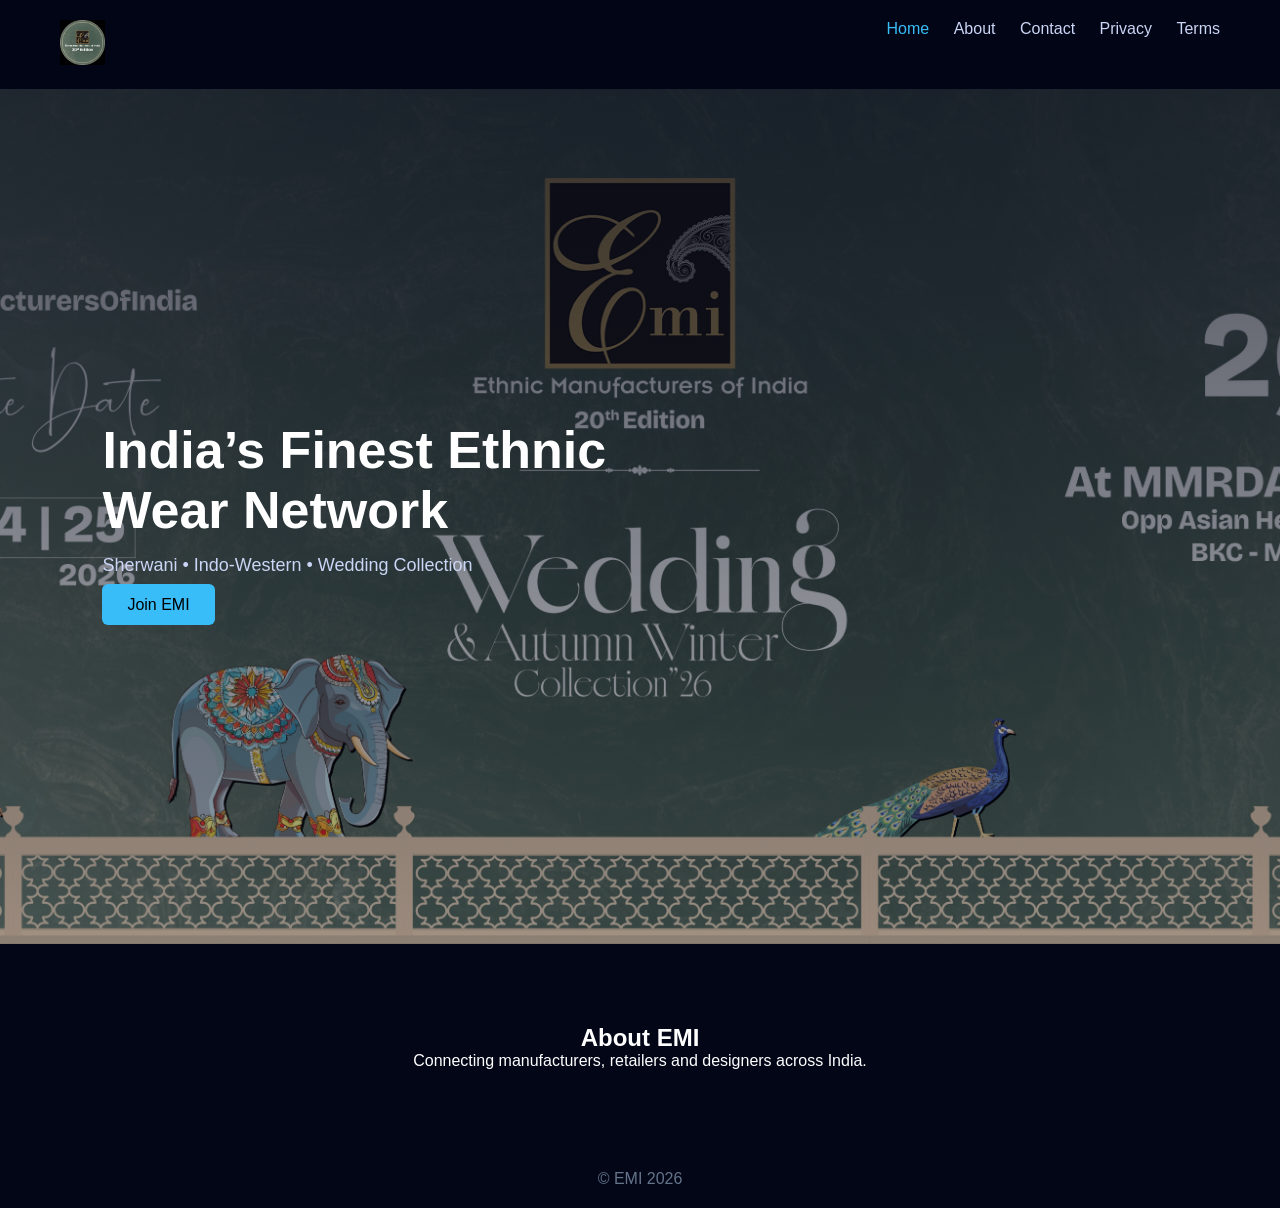
==== index.html @ f74689fd "Update index.html" ====
<!DOCTYPE html>
<html>
<head>
<meta charset="UTF-8">
<title>EMI</title>
<link rel="stylesheet" href="style.css">
</head>

<body>

<header>
  <a href="index.html"><img src="logo.jpg" class="logo-img"></a>
  <nav>
    <a href="index.html" class="active">Home</a>
    <a href="about.html">About</a>
    <a href="contact.html">Contact</a>
    <a href="privacy.html">Privacy</a>
    <a href="terms.html">Terms</a>
  </nav>
</header>

<section class="hero-home">
  <div class="hero-content">
    <h1>India’s Finest Ethnic Wear Network</h1>
    <p>Sherwani • Indo-Western • Wedding Collection</p>
    <a href="contact.html" class="btn">Join EMI</a>
  </div>
</section>

<section class="section">
  <h2>About EMI</h2>
  <p>Connecting manufacturers, retailers and designers across India.</p>
</section>

<footer>
© EMI 2026
</footer>

</body>
</html>
---- style.css ----
* {
  margin: 0;
  padding: 0;
  box-sizing: border-box;
  font-family: 'Poppins', sans-serif;
}

body {
  background: #020617;
  color: #fff;
}

/* NAVBAR */
header {
  display: flex;
  justify-content: space-between;
  padding: 20px 60px;
  background: rgba(2,6,23,0.9);
  position: sticky;
  top: 0;
}

.logo-img {
  height: 45px;
  cursor: pointer;
}

nav a {
  margin-left: 20px;
  text-decoration: none;
  color: #cbd5f5;
}

nav a:hover,
.active {
  color: #38bdf8;
}

/* HERO COMMON */
.hero {
  height: 60vh;
  background:
    linear-gradient(rgba(2,6,23,0.7), rgba(2,6,23,0.7)),
    url('/bg.jpg') center/cover no-repeat;
  display: flex;
  align-items: center;
  justify-content: center;
  text-align: center;
}

.hero-home {
  height: 95vh;
  background:
    linear-gradient(rgba(2,6,23,0.7), rgba(2,6,23,0.3)),
    url('/bg.jpg') center/cover no-repeat;
  display: flex;
  align-items: center;
  padding-left: 8%;
}

.hero-content {
  max-width: 600px;
}

.hero-content h1 {
  font-size: 52px;
  margin-bottom: 15px;
}

.hero-content p {
  font-size: 18px;
  color: #cbd5f5;
  margin-bottom: 20px;
}

/* BUTTON */
.btn {
  padding: 12px 25px;
  background: #38bdf8;
  color: #000;
  text-decoration: none;
  border-radius: 6px;
}

/* SECTION */
.section {
  padding: 80px 20px;
  text-align: center;
}

.section.dark {
  background: #0f172a;
}

.container {
  max-width: 900px;
  margin: auto;
}

/* CARDS */
.cards {
  display: flex;
  gap: 20px;
  margin-top: 30px;
  flex-wrap: wrap;
}

.card {
  flex: 1;
  background: #020617;
  padding: 25px;
  border-radius: 12px;
}

/* STATS */
.stats {
  padding: 60px 20px;
  background: #0f172a;
}

.stats-grid {
  display: flex;
  justify-content: space-around;
  text-align: center;
}

.stats h2 {
  color: #38bdf8;
}

/* CONTACT */
.contact-section {
  padding: 60px 20px;
}

.contact-container {
  display: flex;
  gap: 40px;
  max-width: 1100px;
  margin: auto;
  flex-wrap: wrap;
}

.contact-form {
  flex: 1;
  background: #0f172a;
  padding: 25px;
  border-radius: 12px;
}

.contact-form input,
.contact-form textarea {
  width: 100%;
  padding: 12px;
  margin-bottom: 15px;
  border-radius: 6px;
  border: none;
  background: #020617;
  color: #fff;
}

/* FOOTER */
footer {
  padding: 20px;
  text-align: center;
  color: #64748b;
}

/* MOBILE */
@media(max-width:768px) {
  header { padding: 15px; }
  .hero-content h1 { font-size: 32px; }
  .cards { flex-direction: column; }
  .stats-grid { flex-direction: column; gap: 20px; }
}
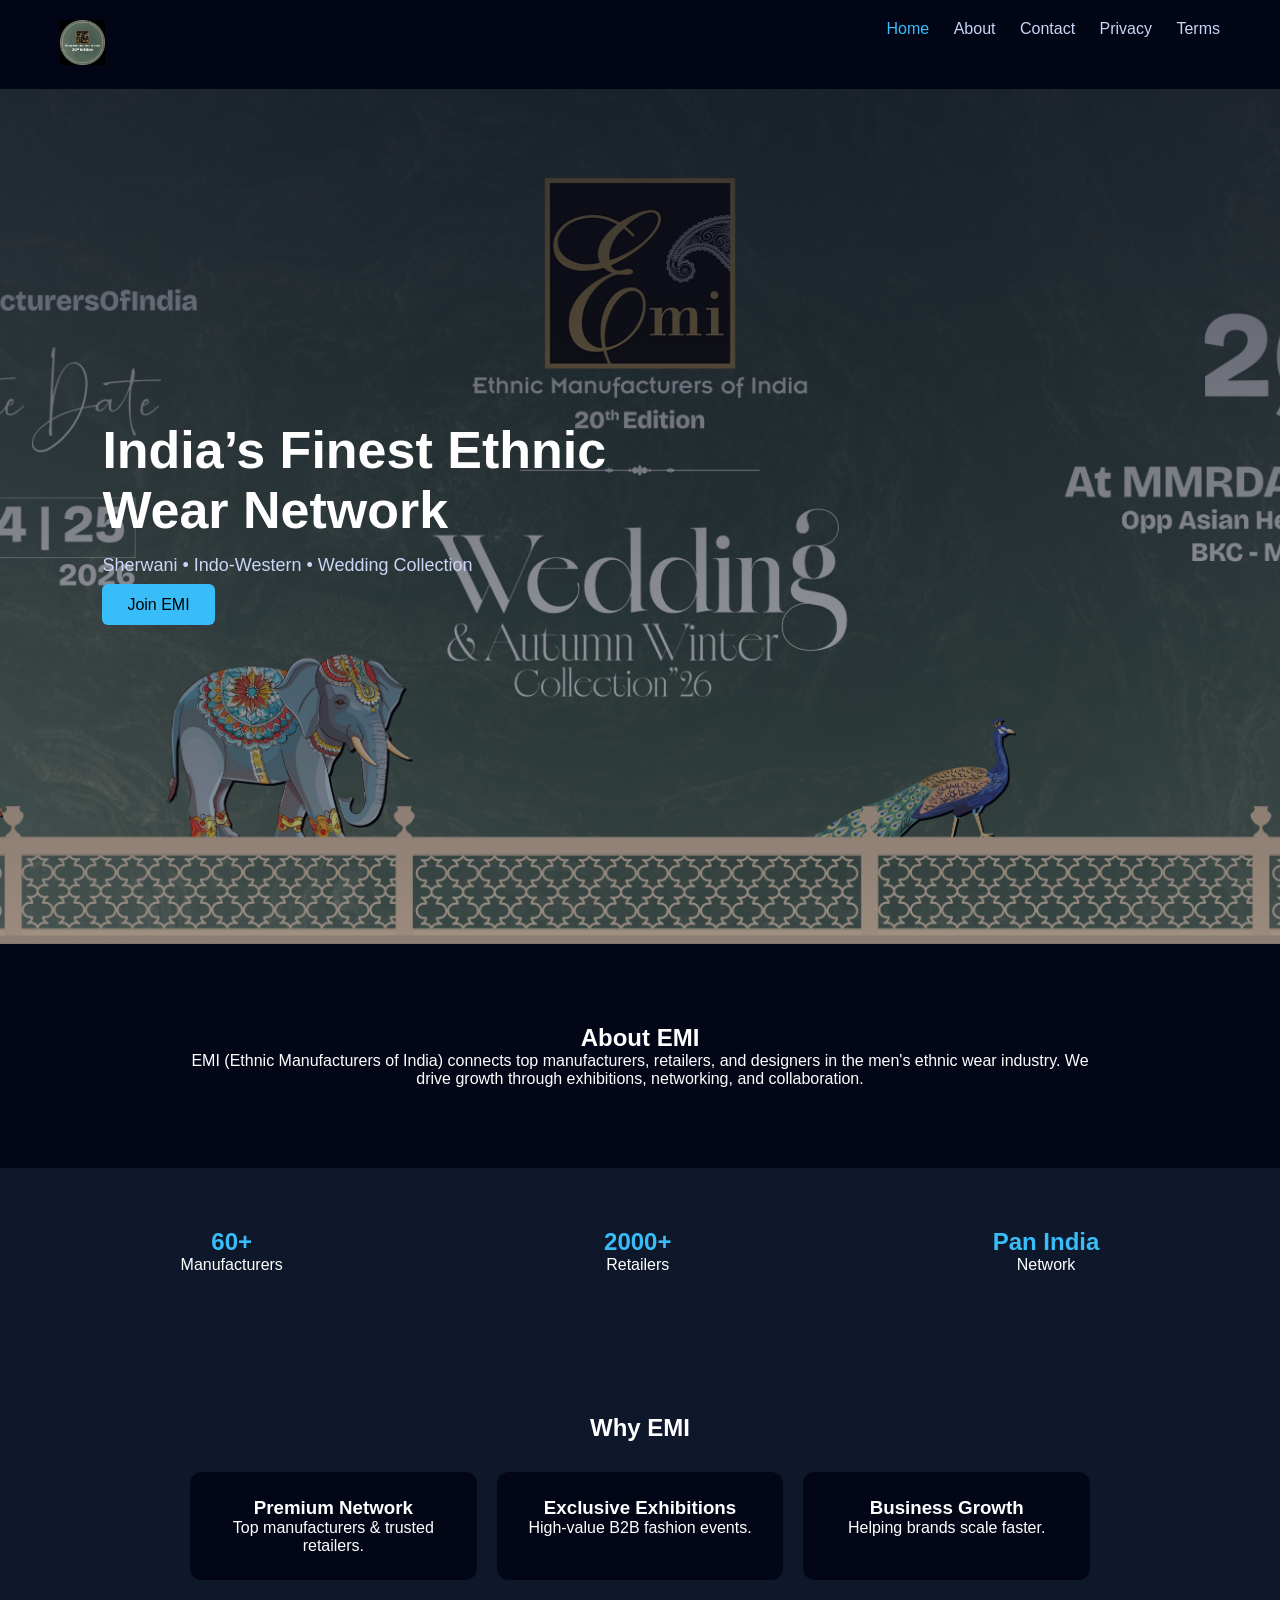
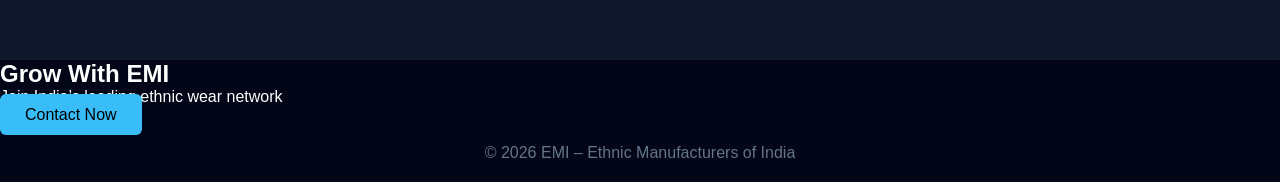
==== commit f7c96f86: "Update index.html" ====
--- a/index.html
+++ b/index.html
@@ -27,14 +27,73 @@
   </div>
 </section>
 
+<!-- ABOUT -->
 <section class="section">
-  <h2>About EMI</h2>
-  <p>Connecting manufacturers, retailers and designers across India.</p>
+  <div class="container">
+    <h2>About EMI</h2>
+    <p>
+      EMI (Ethnic Manufacturers of India) connects top manufacturers, retailers, and designers
+      in the men's ethnic wear industry. We drive growth through exhibitions, networking,
+      and collaboration.
+    </p>
+  </div>
+</section>
+<!-- STATS -->
+<section class="stats">
+  <div class="stats-grid">
+    <div>
+      <h2>60+</h2>
+      <p>Manufacturers</p>
+    </div>
+    <div>
+      <h2>2000+</h2>
+      <p>Retailers</p>
+    </div>
+    <div>
+      <h2>Pan India</h2>
+      <p>Network</p>
+    </div>
+  </div>
 </section>
 
+<!-- WHY EMI -->
+<section class="section dark">
+  <div class="container">
+    <h2>Why EMI</h2>
+
+    <div class="cards">
+
+      <div class="card">
+        <h3>Premium Network</h3>
+        <p>Top manufacturers & trusted retailers.</p>
+      </div>
+
+      <div class="card">
+        <h3>Exclusive Exhibitions</h3>
+        <p>High-value B2B fashion events.</p>
+      </div>
+
+      <div class="card">
+        <h3>Business Growth</h3>
+        <p>Helping brands scale faster.</p>
+      </div>
+
+    </div>
+  </div>
+</section>
+
+<!-- CTA -->
+<section class="cta">
+  <h2>Grow With EMI</h2>
+  <p>Join India’s leading ethnic wear network</p>
+  <a href="contact.html" class="btn">Contact Now</a>
+</section>
+
+<!-- FOOTER -->
 <footer>
-© EMI 2026
+  <p>© 2026 EMI – Ethnic Manufacturers of India</p>
 </footer>
 
 </body>
 </html>
+
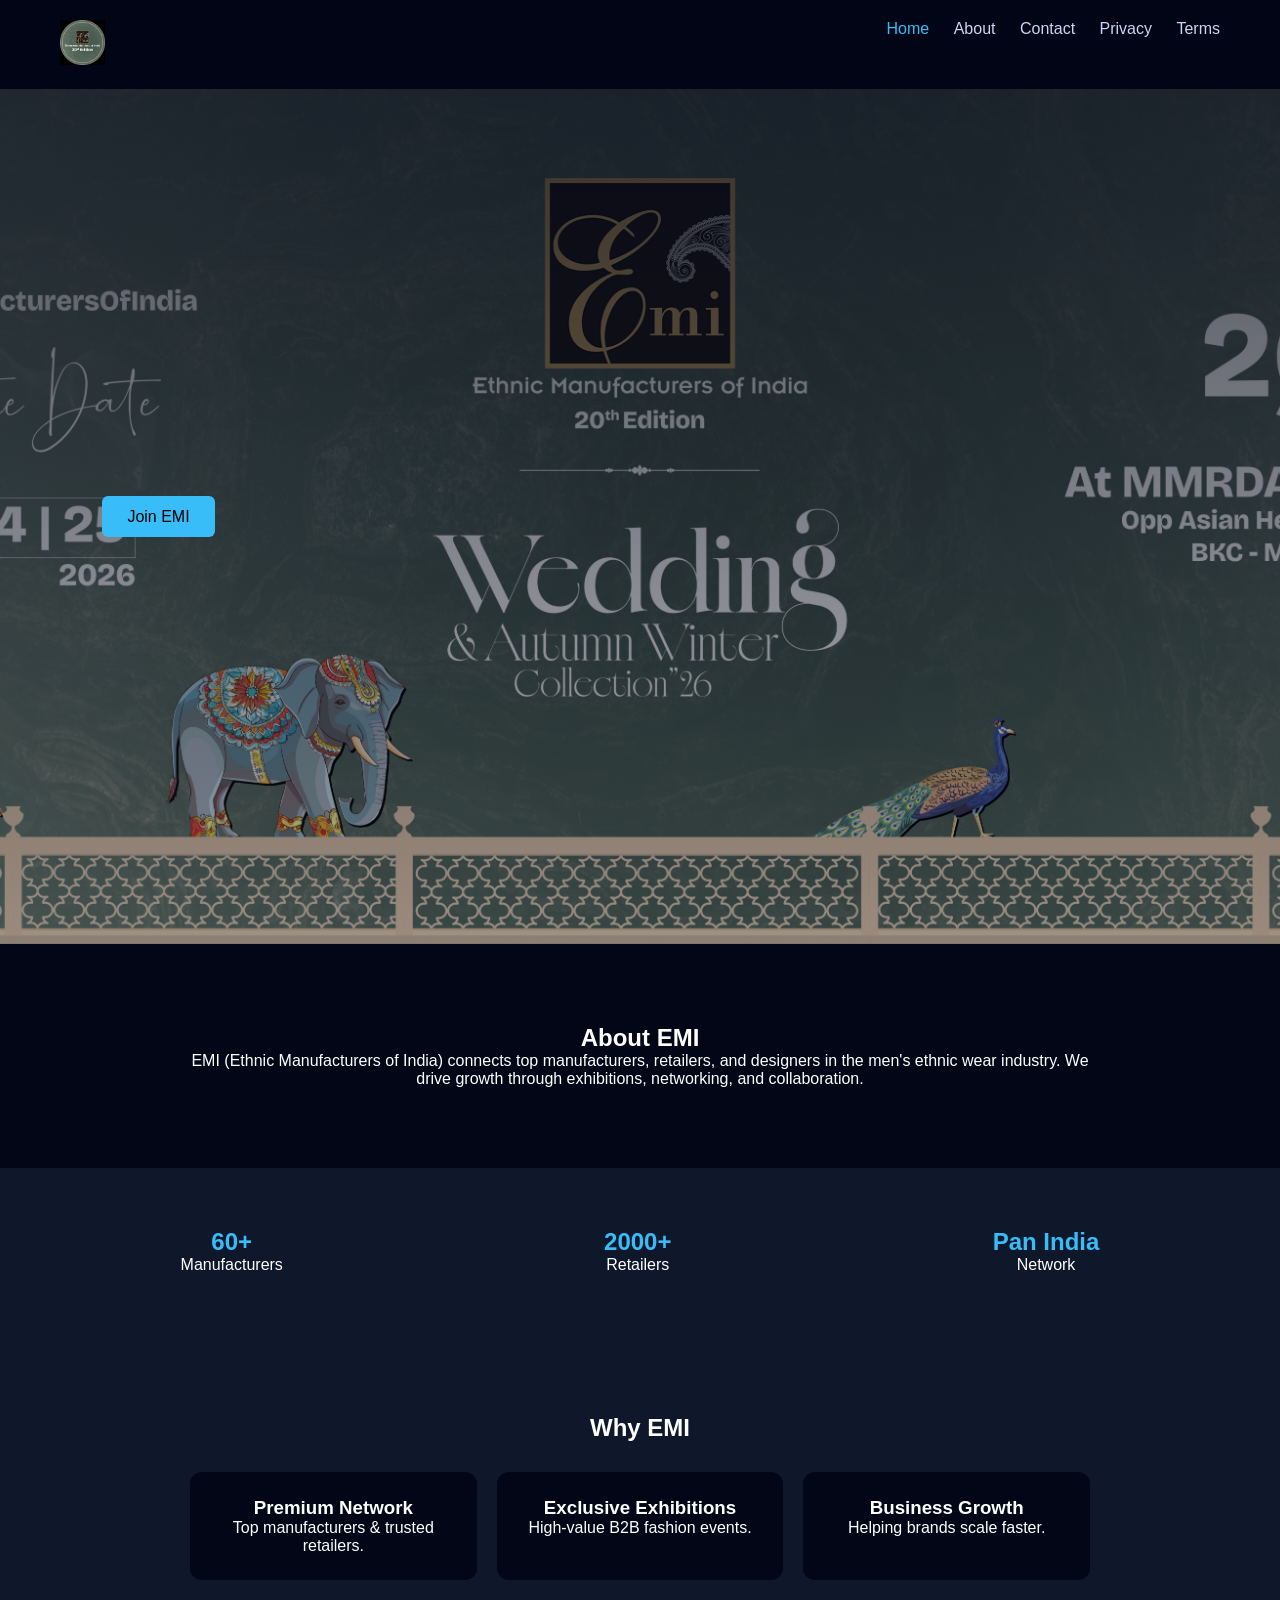
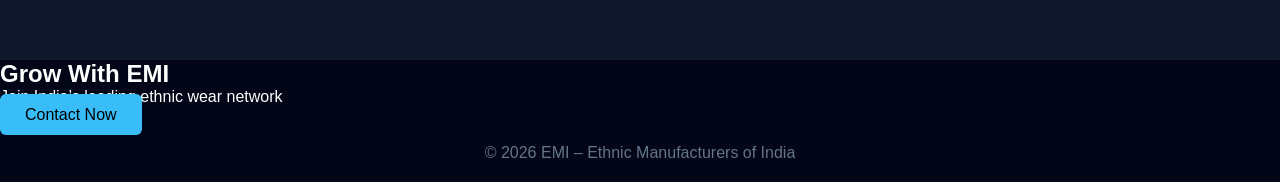
==== commit 81538c4e: "Update index.html" ====
--- a/index.html
+++ b/index.html
@@ -21,8 +21,6 @@
 
 <section class="hero-home">
   <div class="hero-content">
-    <h1>India’s Finest Ethnic Wear Network</h1>
-    <p>Sherwani • Indo-Western • Wedding Collection</p>
     <a href="contact.html" class="btn">Join EMI</a>
   </div>
 </section>
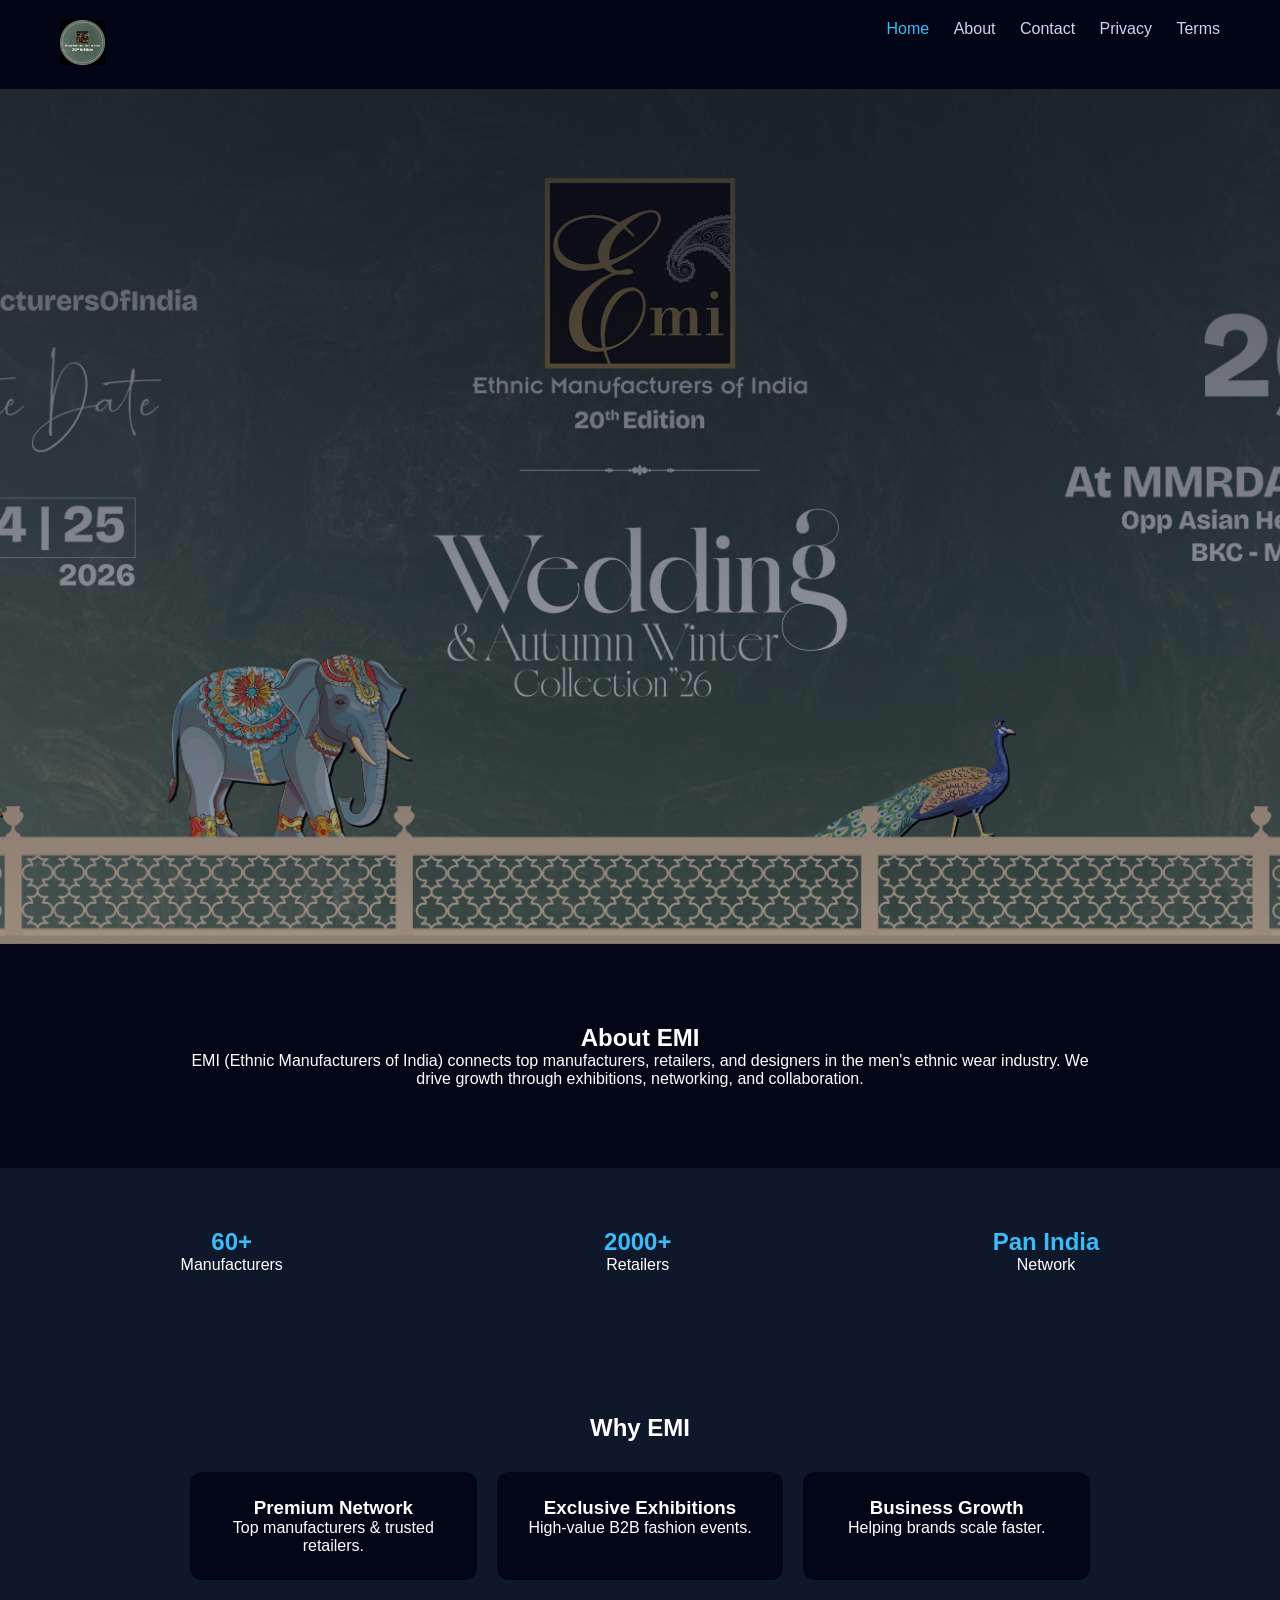
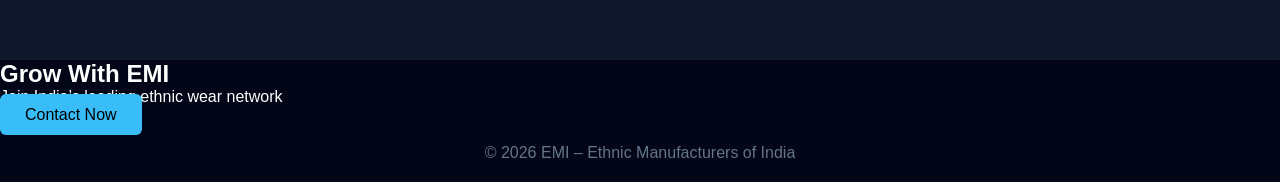
==== commit 73e4696a: "Update index.html" ====
--- a/index.html
+++ b/index.html
@@ -21,7 +21,6 @@
 
 <section class="hero-home">
   <div class="hero-content">
-    <a href="contact.html" class="btn">Join EMI</a>
   </div>
 </section>
 
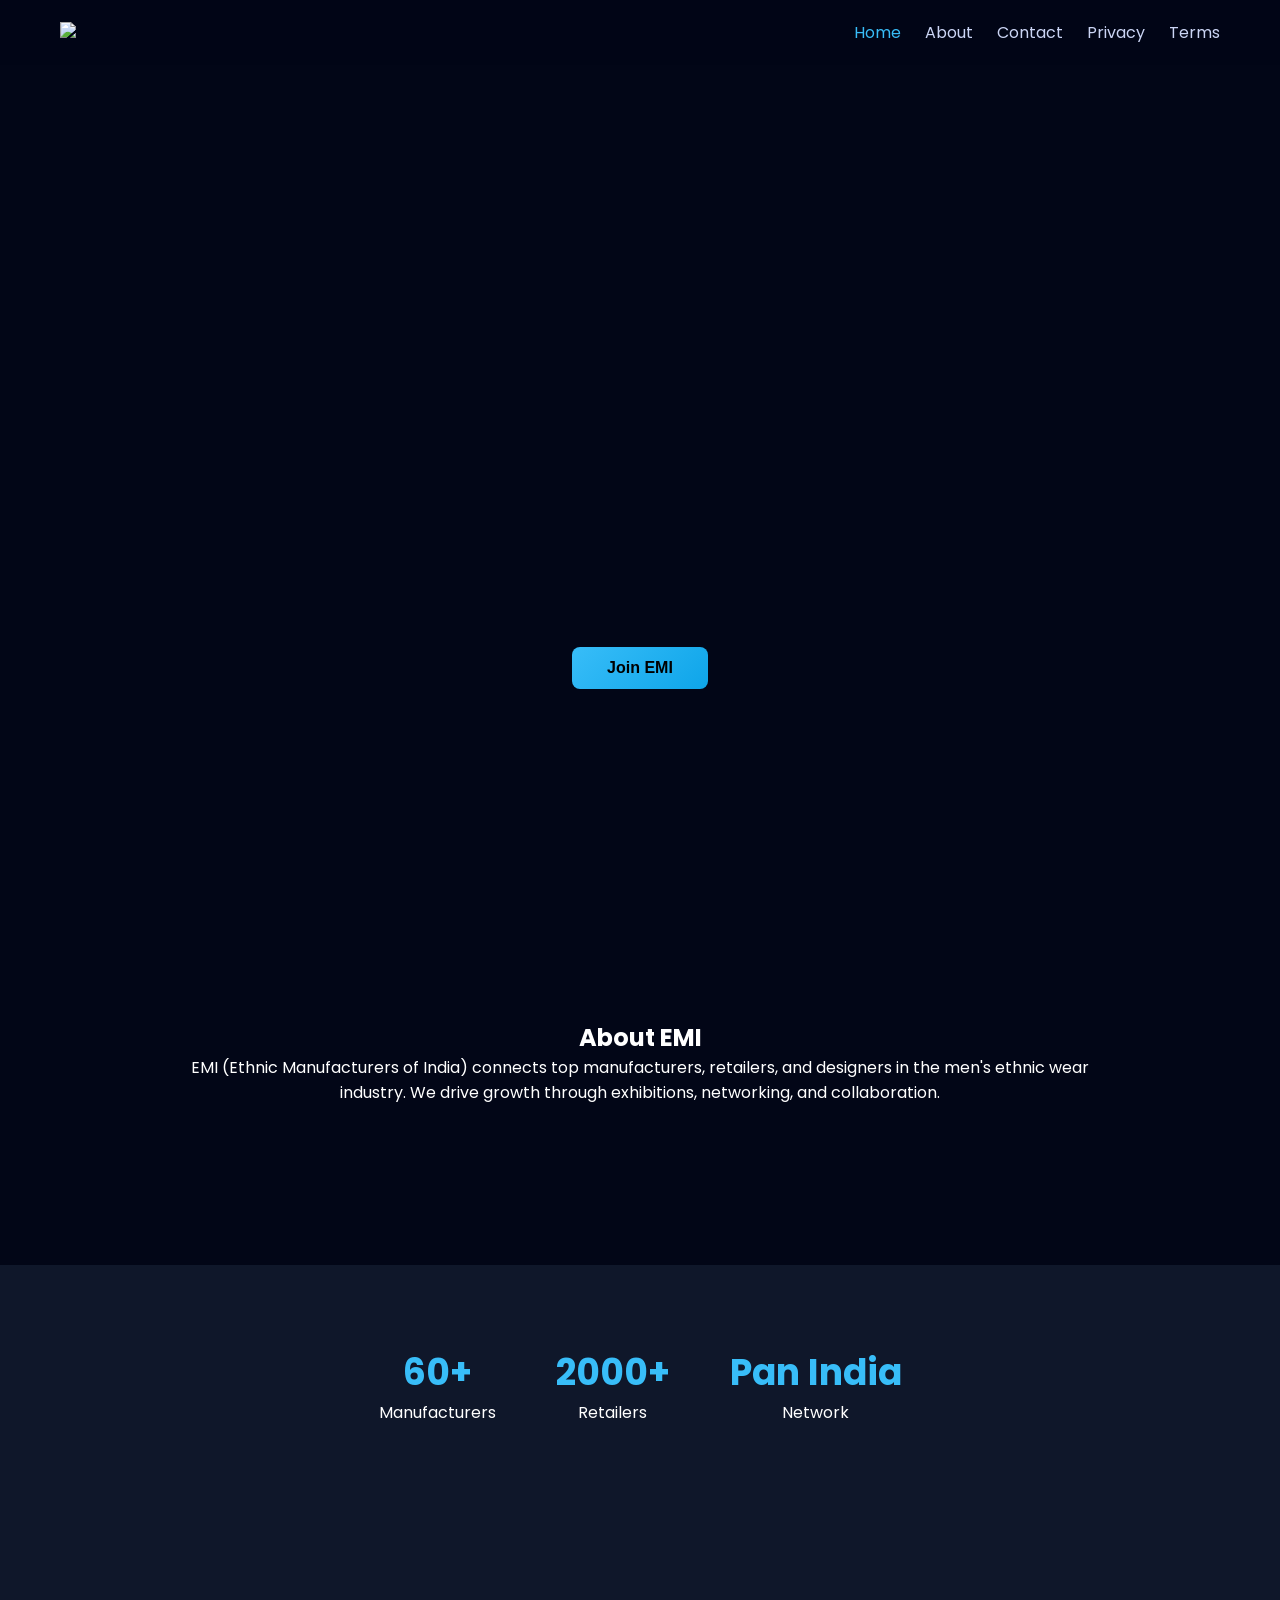
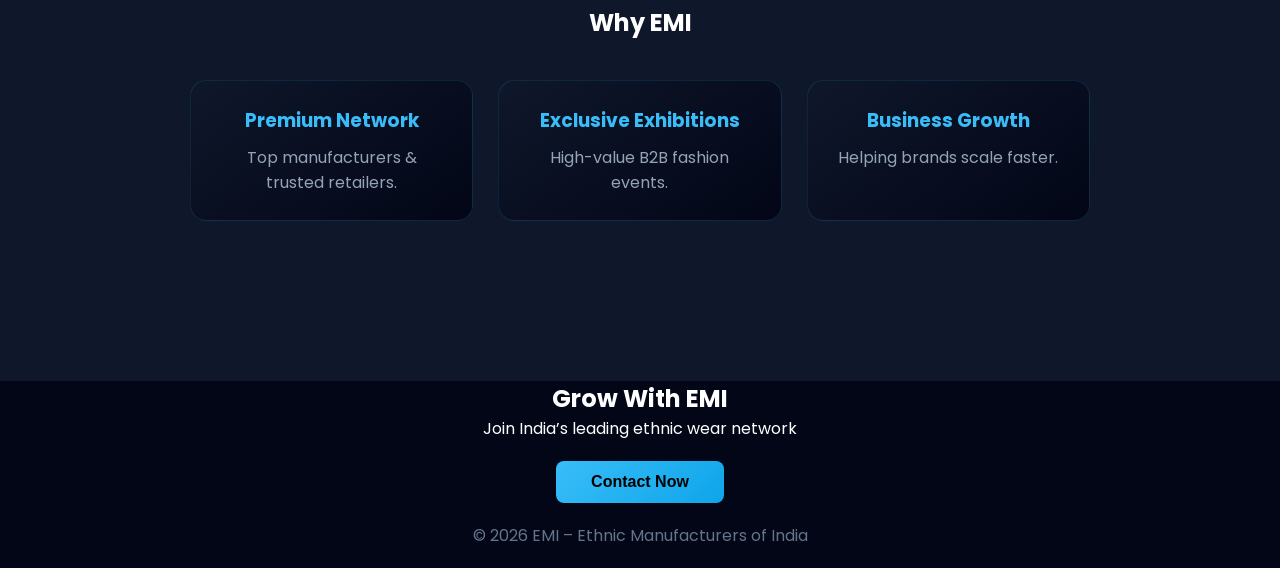
==== commit 83d26787: "Update index.html" ====
--- a/index.html
+++ b/index.html
@@ -1,15 +1,20 @@
 <!DOCTYPE html>
-<html>
+<html lang="en">
 <head>
 <meta charset="UTF-8">
-<title>EMI</title>
+<meta name="viewport" content="width=device-width, initial-scale=1.0">
+<title>EMI – Ethnic Manufacturers of India</title>
+
+<link href="https://fonts.googleapis.com/css2?family=Poppins:wght@300;400;600;700&display=swap" rel="stylesheet">
 <link rel="stylesheet" href="style.css">
 </head>
 
 <body>
 
+<!-- NAVBAR -->
 <header>
-  <a href="index.html"><img src="logo.jpg" class="logo-img"></a>
+     <a href="index.html"><img src="logo.png" class="logo-img"></a>
+
   <nav>
     <a href="index.html" class="active">Home</a>
     <a href="about.html">About</a>
@@ -19,8 +24,10 @@
   </nav>
 </header>
 
+<!-- HERO -->
 <section class="hero-home">
   <div class="hero-content">
+    <a href="contact.html" class="btn">Join EMI</a>
   </div>
 </section>
 
@@ -29,12 +36,11 @@
   <div class="container">
     <h2>About EMI</h2>
     <p>
-      EMI (Ethnic Manufacturers of India) connects top manufacturers, retailers, and designers
-      in the men's ethnic wear industry. We drive growth through exhibitions, networking,
-      and collaboration.
+    EMI (Ethnic Manufacturers of India) connects top manufacturers, retailers, and designers in the men's ethnic wear industry. We drive growth through exhibitions, networking, and collaboration.
     </p>
   </div>
 </section>
+
 <!-- STATS -->
 <section class="stats">
   <div class="stats-grid">
@@ -59,7 +65,6 @@
     <h2>Why EMI</h2>
 
     <div class="cards">
-
       <div class="card">
         <h3>Premium Network</h3>
         <p>Top manufacturers & trusted retailers.</p>
@@ -74,7 +79,6 @@
         <h3>Business Growth</h3>
         <p>Helping brands scale faster.</p>
       </div>
-
     </div>
   </div>
 </section>
@@ -86,11 +90,9 @@
   <a href="contact.html" class="btn">Contact Now</a>
 </section>
 
-<!-- FOOTER -->
 <footer>
   <p>© 2026 EMI – Ethnic Manufacturers of India</p>
 </footer>
 
 </body>
 </html>
-
--- a/style.css
+++ b/style.css
@@ -1,3 +1,4 @@
+/* ===== RESET ===== */
 * {
   margin: 0;
   padding: 0;
@@ -10,10 +11,11 @@
   color: #fff;
 }
 
-/* NAVBAR */
+/* ===== NAVBAR ===== */
 header {
   display: flex;
   justify-content: space-between;
+  align-items: center;
   padding: 20px 60px;
   background: rgba(2,6,23,0.9);
   position: sticky;
@@ -22,13 +24,13 @@
 
 .logo-img {
   height: 45px;
-  cursor: pointer;
 }
 
 nav a {
   margin-left: 20px;
   text-decoration: none;
   color: #cbd5f5;
+  transition: 0.3s;
 }
 
 nav a:hover,
@@ -36,53 +38,61 @@
   color: #38bdf8;
 }
 
-/* HERO COMMON */
-.hero {
-  height: 60vh;
-  background:
-    linear-gradient(rgba(2,6,23,0.7), rgba(2,6,23,0.7)),
-    url('/bg.jpg') center/cover no-repeat;
-  display: flex;
-  align-items: center;
-  justify-content: center;
-  text-align: center;
-}
-
+/* ===== HERO HOME (ONLY THIS HAS IMAGE) ===== */
 .hero-home {
   height: 95vh;
   background:
-    linear-gradient(rgba(2,6,23,0.7), rgba(2,6,23,0.3)),
-    url('/bg.jpg') center/cover no-repeat;
+    linear-gradient(to right, rgba(2,6,23,0.7), rgba(2,6,23,0.3)),
+    url('BG.JPG') center/cover no-repeat;
   display: flex;
   align-items: center;
-  padding-left: 8%;
+  justify-content: center;
+  text-align: center;
 }
 
 .hero-content {
-  max-width: 600px;
+  max-width: 700px;
 }
 
 .hero-content h1 {
-  font-size: 52px;
+  font-size: 50px;
   margin-bottom: 15px;
 }
 
 .hero-content p {
-  font-size: 18px;
   color: #cbd5f5;
   margin-bottom: 20px;
 }
 
-/* BUTTON */
+/* ===== HERO OTHER PAGES ===== */
+.hero {
+  height: 60vh;
+  background: #020617;
+  display: flex;
+  align-items: center;
+  justify-content: center;
+  text-align: center;
+}
+
+/* ===== BUTTON ===== */
 .btn {
-  padding: 12px 25px;
-  background: #38bdf8;
+  padding: 12px 35px;
+  background: linear-gradient(135deg, #38bdf8, #0ea5e9);
   color: #000;
+  border-radius: 8px;
   text-decoration: none;
-  border-radius: 6px;
-}
-
-/* SECTION */
+  font-weight: 600;
+  transition: 0.3s;
+
+  margin-top: 350px;   /* 👈 moves button down */
+  display: inline-block;
+}
+
+.btn:hover {
+  transform: scale(1.05);
+}
+
+/* ===== SECTION ===== */
 .section {
   padding: 80px 20px;
   text-align: center;
@@ -97,22 +107,7 @@
   margin: auto;
 }
 
-/* CARDS */
-.cards {
-  display: flex;
-  gap: 20px;
-  margin-top: 30px;
-  flex-wrap: wrap;
-}
-
-.card {
-  flex: 1;
-  background: #020617;
-  padding: 25px;
-  border-radius: 12px;
-}
-
-/* STATS */
+/* ===== STATS ===== */
 .stats {
   padding: 60px 20px;
   background: #0f172a;
@@ -120,32 +115,117 @@
 
 .stats-grid {
   display: flex;
-  justify-content: space-around;
-  text-align: center;
+  justify-content: center;
+  gap: 60px;
+  text-align: center;
+  flex-wrap: wrap;
 }
 
 .stats h2 {
+  font-size: 36px;
   color: #38bdf8;
 }
 
-/* CONTACT */
-.contact-section {
+/* ===== CARDS ===== */
+.cards {
+  display: flex;
+  gap: 25px;
+  flex-wrap: wrap;
+  justify-content: center;
+  
+}
+/* ===== CARD ===== */
+.card {
+  flex: 1;
+  min-width: 250px;
+  max-width: 300px;
+
+  padding: 25px;
+  border-radius: 16px;
+
+  background: linear-gradient(145deg, #0f172a, #020617);
+  border: 1px solid rgba(56,189,248,0.15);
+
+  transition: 0.4s;
+}
+.section {
+  padding: 100px 20px;  /* increase from 80 */
+}
+/* ===== HOVER ===== */
+.card:hover {
+  transform: translateY(-10px) scale(1.02);
+  border-color: #38bdf8;
+  box-shadow: 
+    0 10px 30px rgba(0,0,0,0.5),
+    0 0 20px rgba(56,189,248,0.2);
+}
+
+/* ===== TEXT ===== */
+.card h3 {
+  color: #38bdf8;
+  margin-bottom: 10px;
+}
+
+.card p {
+  color: #94a3b8;
+}
+
+/* ===== GALLERY ===== */
+.gallery {
   padding: 60px 20px;
-}
-
+  text-align: center;
+}
+
+.gallery-grid {
+  display: grid;
+  grid-template-columns: repeat(auto-fit, minmax(220px,1fr));
+  gap: 15px;
+  margin-top: 30px;
+}
+
+.gallery img {
+  width: 100%;
+  height: 260px;
+  object-fit: cover;
+  border-radius: 12px;
+  transition: 0.4s;
+}
+
+.gallery img:hover {
+  transform: scale(1.08);
+}
+
+/* ===== CONTACT ===== */
 .contact-container {
   display: flex;
-  gap: 40px;
+  gap: 60px;
   max-width: 1100px;
   margin: auto;
   flex-wrap: wrap;
 }
 
+.contact-info {
+  flex: 1;
+}
+
+.contact-info p {
+  color: #94a3b8;
+}
+
 .contact-form {
   flex: 1;
   background: #0f172a;
   padding: 25px;
   border-radius: 12px;
+}
+
+.form-row {
+  display: flex;
+  gap: 15px;
+}
+
+.form-row input {
+  flex: 1;
 }
 
 .contact-form input,
@@ -159,17 +239,292 @@
   color: #fff;
 }
 
-/* FOOTER */
+.contact-form button {
+  width: 100%;
+  padding: 12px;
+  background: #38bdf8;
+  border: none;
+  border-radius: 6px;
+  font-weight: 600;
+  cursor: pointer;
+}
+
+/* ===== CTA ===== */
+.cta {
+  text-align: center;
+}
+
+.cta .btn {
+  margin-top: 20px;
+  display: inline-block;   /* 👈 THIS IS THE FIX */
+}
+/* ===== FOOTER ===== */
 footer {
   padding: 20px;
   text-align: center;
   color: #64748b;
 }
 
-/* MOBILE */
+/* ===== MOBILE ===== */
 @media(max-width:768px) {
-  header { padding: 15px; }
-  .hero-content h1 { font-size: 32px; }
-  .cards { flex-direction: column; }
-  .stats-grid { flex-direction: column; gap: 20px; }
-}
+  header {
+    padding: 15px 20px;
+  }
+
+  .hero-content h1 {
+    font-size: 32px;
+  }
+
+  .stats-grid,
+  .cards,
+  .contact-container,
+  .form-row {
+    flex-direction: column;
+  }
+}
+/* ===== ABOUT SECTION ===== */
+.about {
+  padding: 5px 20px;   /* 👈 more breathing space */
+}
+
+.about h2 {
+  margin-bottom: 20px;
+}
+
+.about p {
+  margin-bottom: 15px;
+  color: #94a3b8;
+  line-height: 1.6;
+}
+
+/* ===== CARDS ===== */
+.cards {
+  display: flex;
+  gap: 25px;
+  margin-top: 40px;
+  margin-bottom: 60px;   /* 👈 KEY FIX (space before stats) */
+  flex-wrap: wrap;
+  justify-content: center;
+}
+
+/* ===== CARD ===== */
+.card {
+  flex: 1;
+  min-width: 250px;
+  max-width: 300px;
+
+  padding: 25px;
+  border-radius: 16px;
+
+  background: linear-gradient(145deg, #0f172a, #020617);
+  border: 1px solid rgba(56,189,248,0.15);
+
+  transition: 0.3s;
+}
+
+.card:hover {
+  transform: translateY(-8px);
+  box-shadow: 0 10px 30px rgba(56,189,248,0.2);
+}
+
+.card h3 {
+  color: #38bdf8;
+  margin-bottom: 10px;
+}
+
+.card p {
+  color: #94a3b8;
+}
+
+/* ===== STATS ===== */
+.stats {
+  margin-top: 60px;      /* 👈 space from cards */
+  padding: 80px 20px;
+  background: #0f172a;
+}
+
+.stats-grid {
+  display: flex;
+  justify-content: center;
+  gap: 60px;
+  text-align: center;
+  flex-wrap: wrap;
+}
+
+.stats h2 {
+  font-size: 36px;
+  color: #38bdf8;
+}
+
+/* ===== MOBILE ===== */
+@media(max-width:768px) {
+  .cards {
+    flex-direction: column;
+  }
+
+  .stats-grid {
+    flex-direction: column;
+    gap: 20px;
+  }
+}
+
+
+/* ===== CONTACT HERO ===== */
+.contact {
+  padding: 80px 20px 40px;
+  text-align: center;
+}
+
+.contact h1 {
+  font-size: 45px;
+  margin-bottom: 10px;
+}
+
+.contact p {
+  color: #94a3b8;
+   font-size: 15px;
+}
+
+/* ===== CONTACT SECTION ===== */
+.contact-section {
+  padding: 40px 20px;
+}
+
+/* MAIN CONTAINER */
+.contact-container {
+  display: flex;
+  gap: 40px;
+  max-width: 100px;
+  margin: auto;
+  align-items: flex-start;
+  flex-wrap: wrap;
+}
+
+/* LEFT SIDE */
+.contact-info {
+  flex: 1;
+  min-width: 250px;
+}
+
+.contact-info h2 {
+  margin-bottom: 20px;
+}
+
+.contact-info p {
+  margin-bottom: 15px;
+  color: #94a3b8;
+}
+
+/* RIGHT FORM */
+.contact-form {
+  flex: 1;
+  min-width: 300px;
+
+  background: rgba(15, 23, 42, 0.8);
+  padding: 30px;
+  border-radius: 12px;
+}
+
+.contact-form h2 {
+  margin-bottom: 15px;
+}
+
+/* INPUT ROW */
+.form-row {
+  display: flex;
+  gap: 15px;
+  margin-bottom: 15px;
+}
+
+.form-row input {
+  flex: 1;
+}
+
+/* INPUTS */
+.contact-form input,
+.contact-form textarea {
+  width: 100%;
+  padding: 12px;
+  border-radius: 6px;
+  border: none;
+  background: #020617;
+  color: #fff;
+  margin-bottom: 15px;
+}
+
+/* BUTTON */
+.contact-form button {
+  width: 100%;
+  padding: 12px;
+  background: linear-gradient(135deg, #38bdf8, #0ea5e9);
+  border: none;
+  border-radius: 6px;
+  color: #000;
+  font-weight: 600;
+  cursor: pointer;
+}
+
+.contact-form button:hover {
+  transform: scale(1.03);
+}
+
+/* ===== MAP FIX ===== */
+.map {
+  margin-top: 60px;
+}
+
+.map iframe {
+  width: 100%;
+  height: 350px;
+  border: none;
+}
+
+/* ===== MOBILE ===== */
+@media(max-width:768px) {
+  .contact-container {
+    flex-direction: column;
+  }
+
+  .form-row {
+    flex-direction: column;
+  }
+}
+/* ===== CONTACT CONTAINER WIDTH ===== */
+.contact-container {
+  max-width: 1200px;   /* 👈 wider layout */
+  margin: auto;
+  gap: 80px;           /* more space between left & form */
+}
+
+/* ===== LEFT TEXT SIZE ===== */
+.contact-info h2 {
+  font-size: 28px;
+  margin-bottom: 20px;
+}
+
+.contact-info p {
+  font-size: 16px;
+  line-height: 1.6;
+  color: #94a3b8;
+}
+
+/* ===== FORM TITLE ===== */
+.contact-form h2 {
+  font-size: 26px;
+  margin-bottom: 20px;
+}
+
+/* ===== INPUT TEXT ===== */
+.contact-form input,
+.contact-form textarea {
+  font-size: 15px;
+}
+
+/* ===== BUTTON TEXT ===== */
+.contact-form button {
+  font-size: 16px;
+}
+.contact-form {
+  padding: 40px;   /* bigger box */
+  border-radius: 14px;
+}
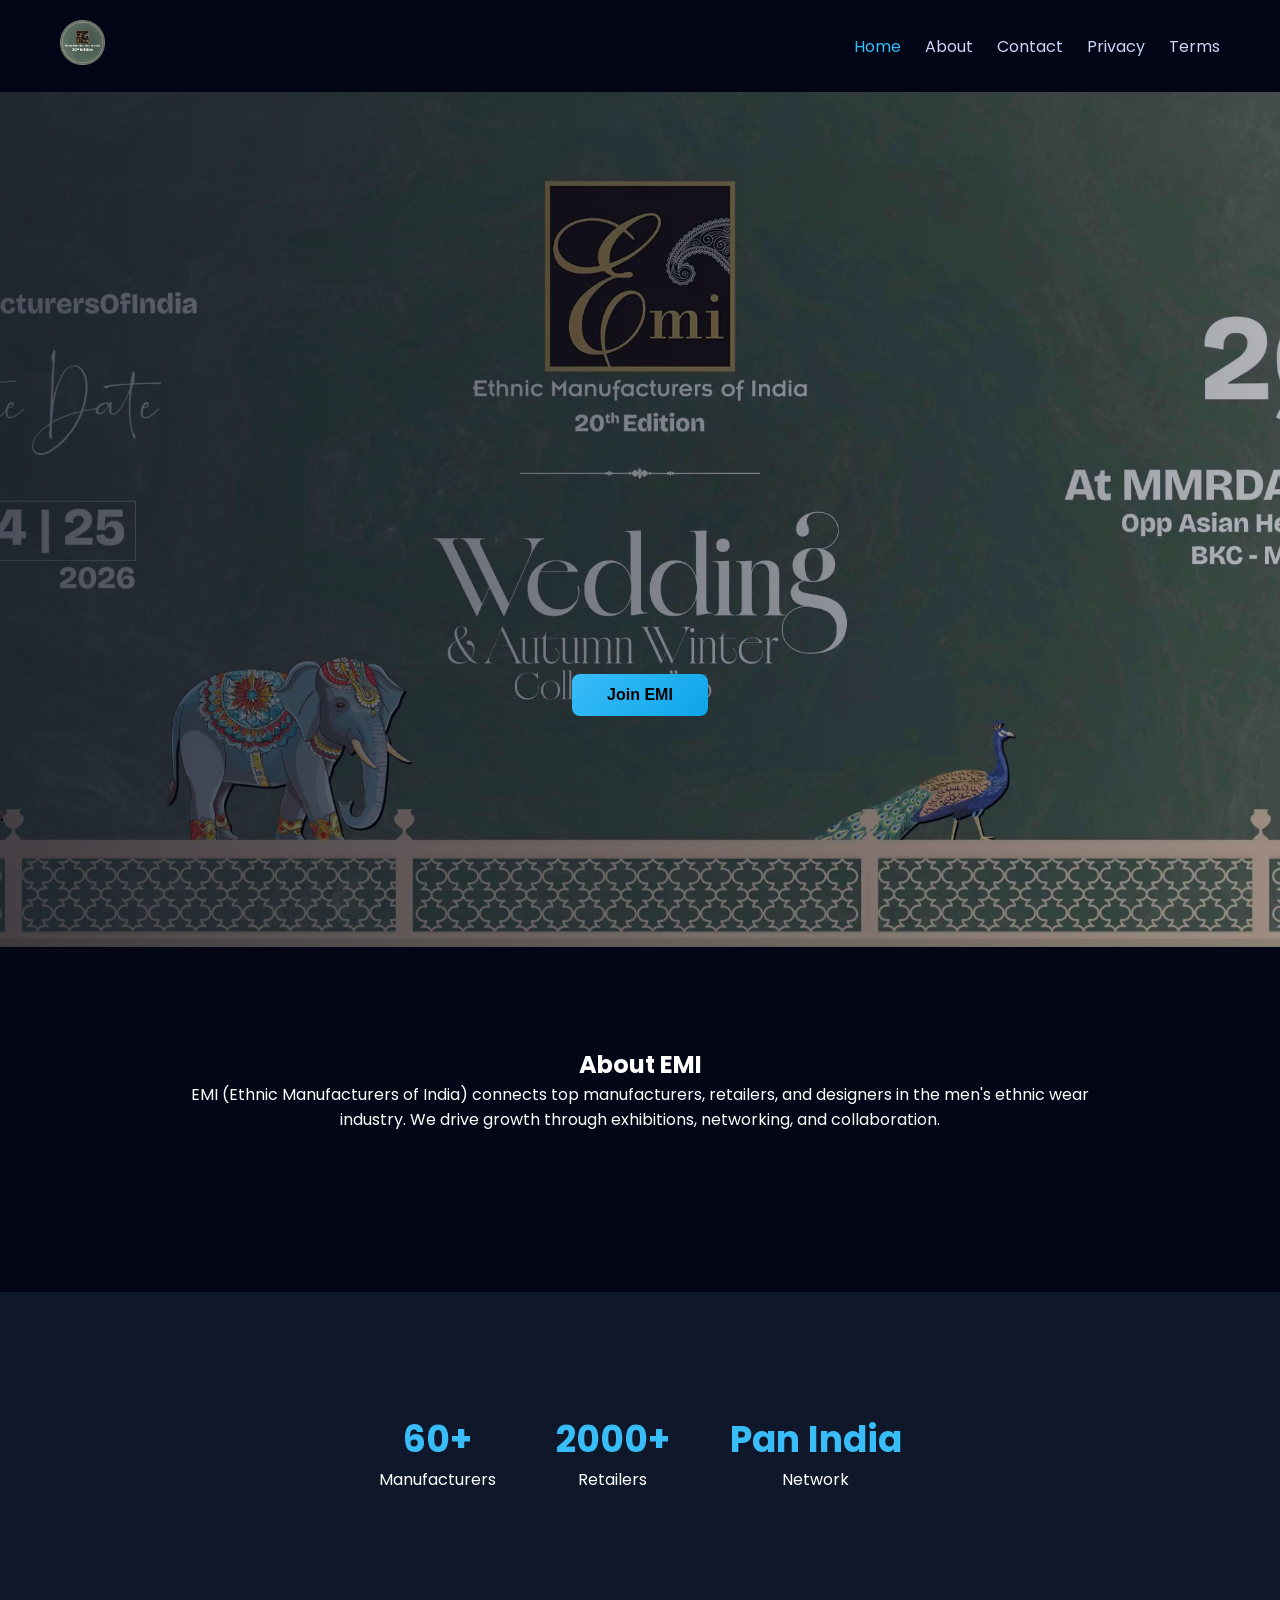
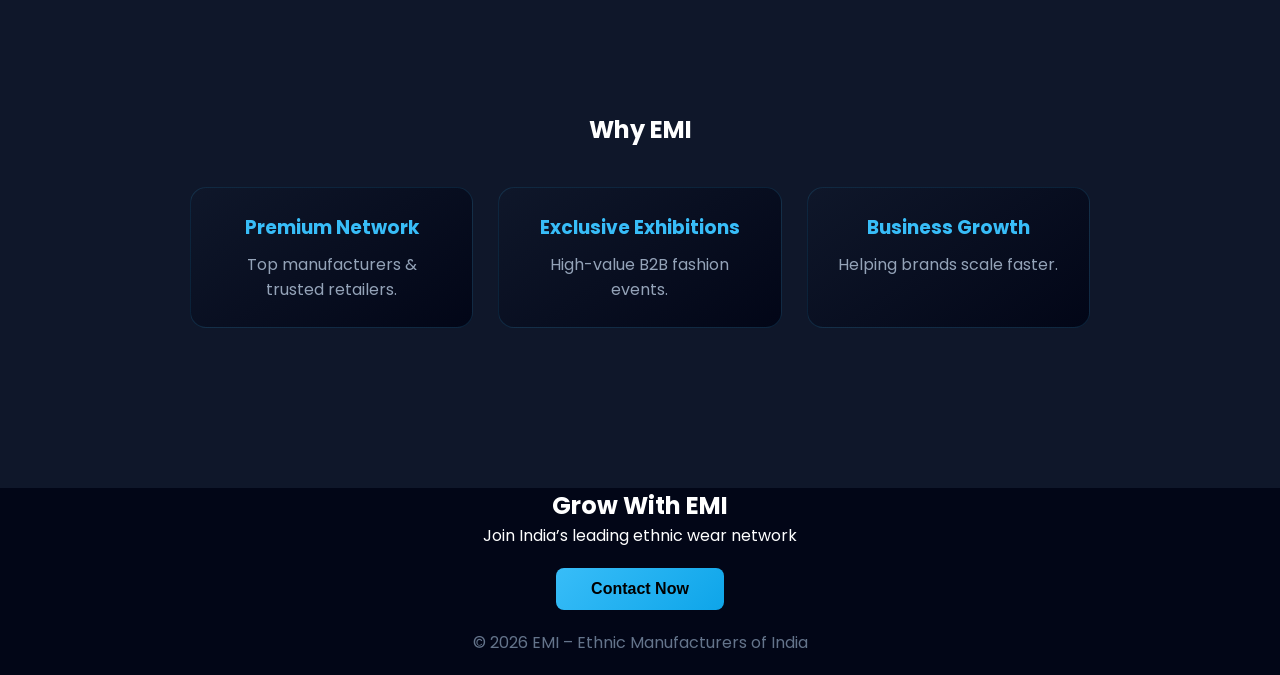
==== commit fbcbfe4d: "Update index.html" ====
--- a/index.html
+++ b/index.html
@@ -27,7 +27,7 @@
 <!-- HERO -->
 <section class="hero-home">
   <div class="hero-content">
-    <a href="contact.html" class="btn">Join EMI</a>
+    <a href="https://chat.whatsapp.com/CEU6uOWeICg1vIhnq0MqCm" class="btn">Join EMI</a>
   </div>
 </section>
 
@@ -87,7 +87,7 @@
 <section class="cta">
   <h2>Grow With EMI</h2>
   <p>Join India’s leading ethnic wear network</p>
-  <a href="contact.html" class="btn">Contact Now</a>
+  <a href="https://chat.whatsapp.com/CEU6uOWeICg1vIhnq0MqCm" class="btn">Contact Now</a>
 </section>
 
 <footer>
--- a/style.css
+++ b/style.css
@@ -43,7 +43,7 @@
   height: 95vh;
   background:
     linear-gradient(to right, rgba(2,6,23,0.7), rgba(2,6,23,0.3)),
-    url('BG.JPG') center/cover no-repeat;
+    url('bg.webp') center/cover no-repeat;
   display: flex;
   align-items: center;
   justify-content: center;
@@ -106,25 +106,31 @@
   max-width: 900px;
   margin: auto;
 }
+.section.dark h2 {
+  margin-bottom: 15px;   /* 👈 space between title & cards */
+}
 
 /* ===== STATS ===== */
 .stats {
-  padding: 60px 20px;
-  background: #0f172a;
-}
-
-.stats-grid {
-  display: flex;
-  justify-content: center;
-  gap: 60px;
-  text-align: center;
-  flex-wrap: wrap;
+  padding: 100px 50px 30px;   /* 👈 reduce bottom space */
+}
+
+.stats-grid div {
+  padding: 40px 0px;
+  border-radius: 12px;
+  transition: 0.3s;
+}
+
+.stats-grid div:hover {
+  transform: translateY(-5px);
+  background: rgba(56,189,248,0.05);
 }
 
 .stats h2 {
   font-size: 36px;
   color: #38bdf8;
 }
+
 
 /* ===== CARDS ===== */
 .cards {
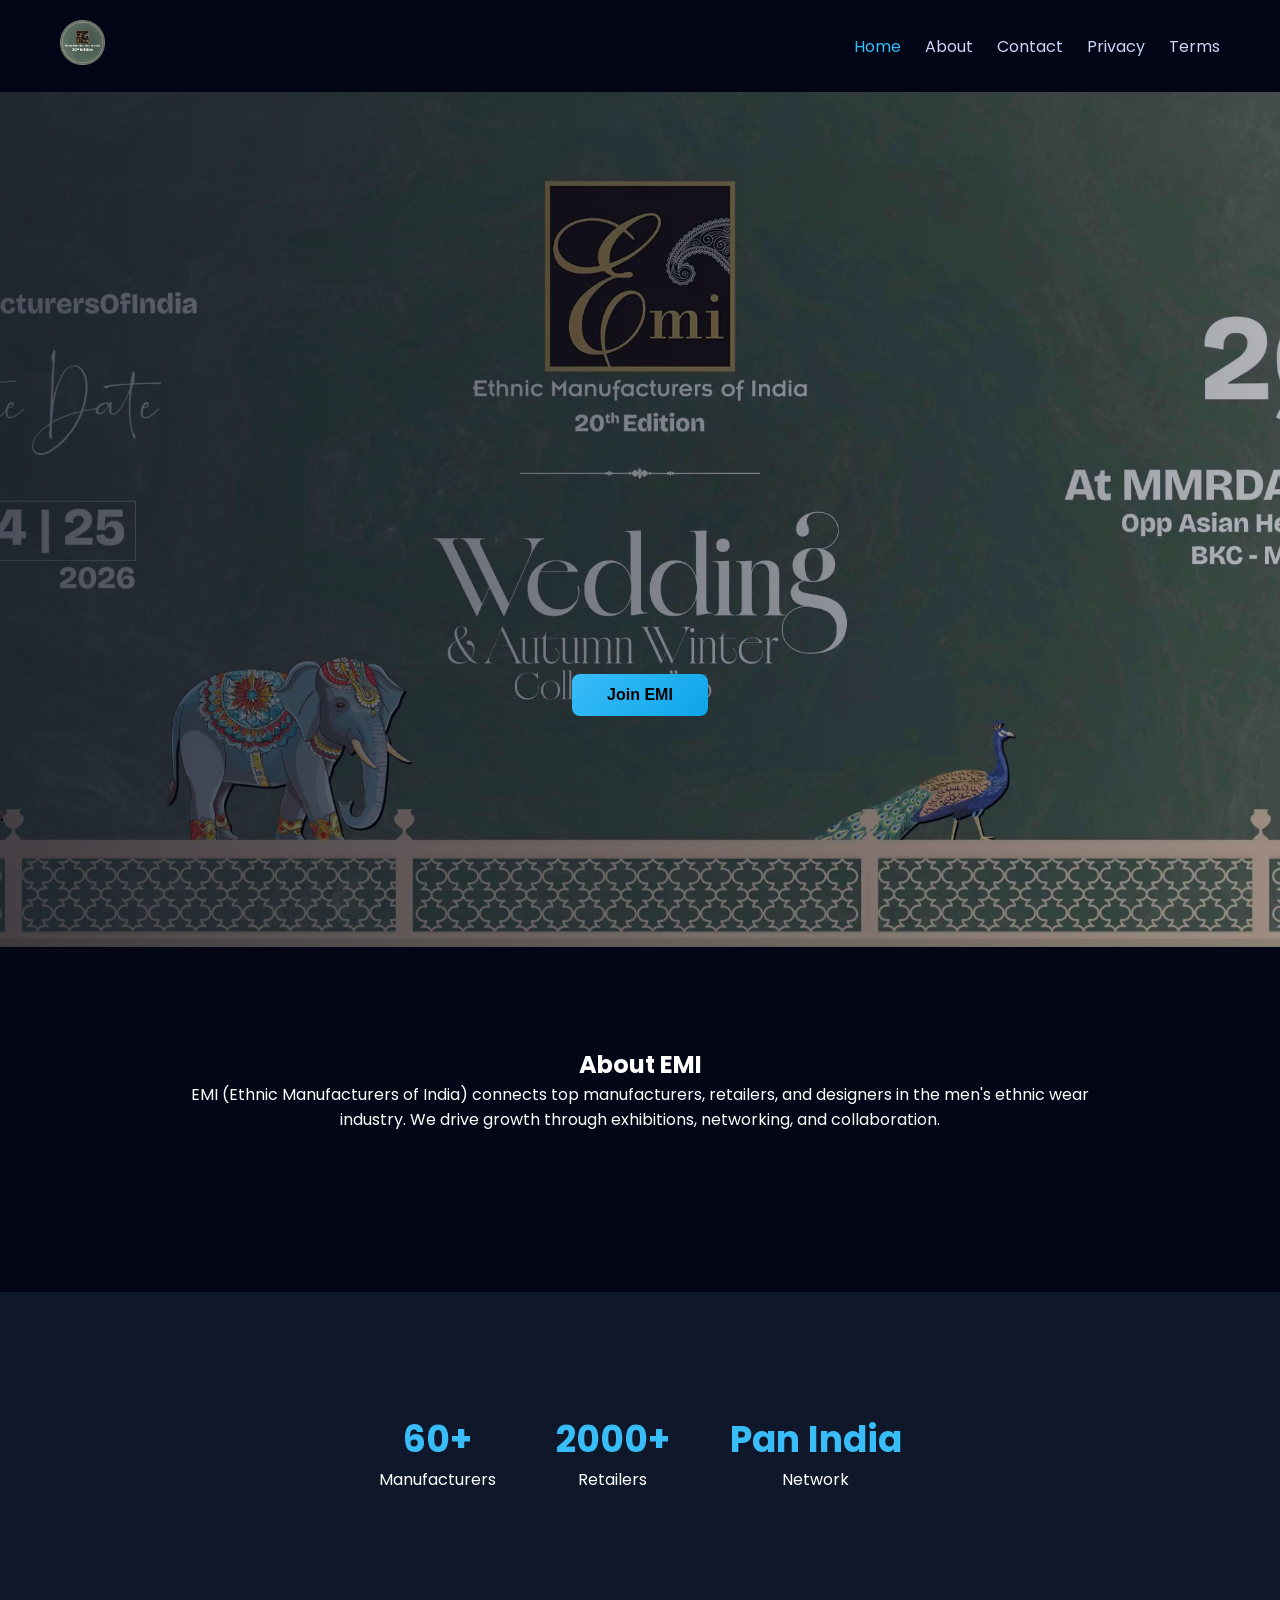
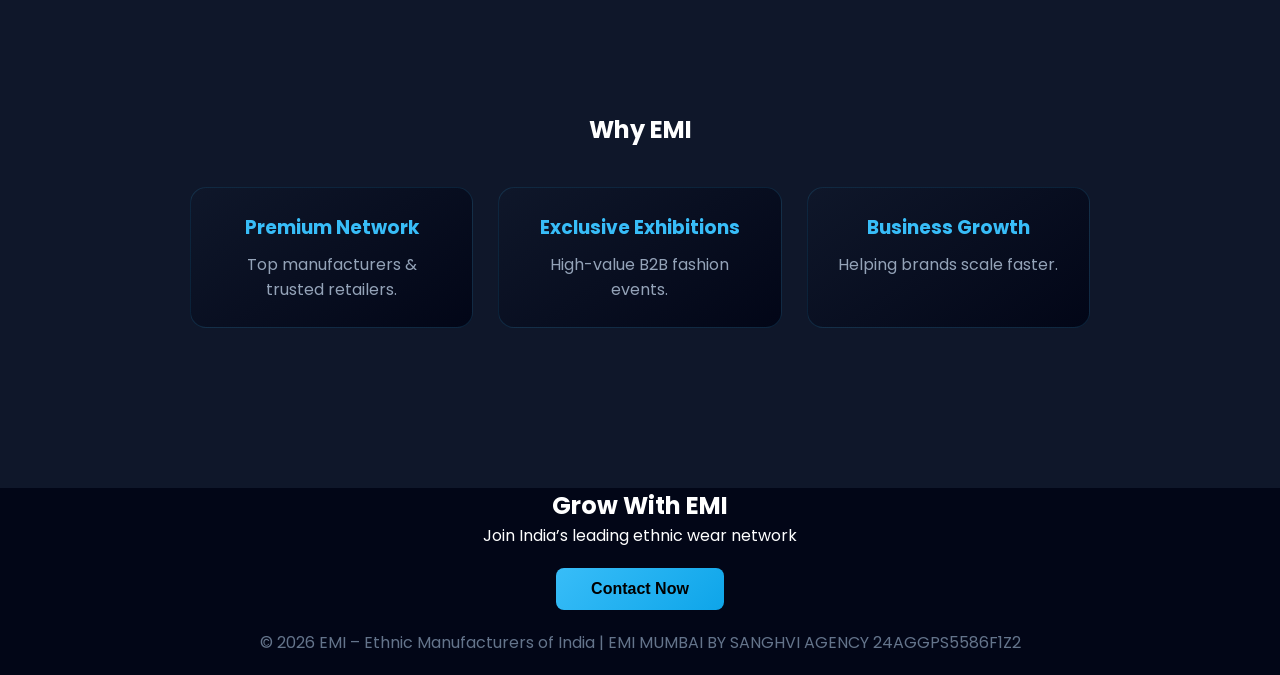
==== commit 395c4760: "Update index.html" ====
--- a/index.html
+++ b/index.html
@@ -91,7 +91,7 @@
 </section>
 
 <footer>
-  <p>© 2026 EMI – Ethnic Manufacturers of India</p>
+   <p>© 2026 EMI – Ethnic Manufacturers of India | EMI MUMBAI BY SANGHVI AGENCY 24AGGPS5586F1Z2</p>
 </footer>
 
 </body>
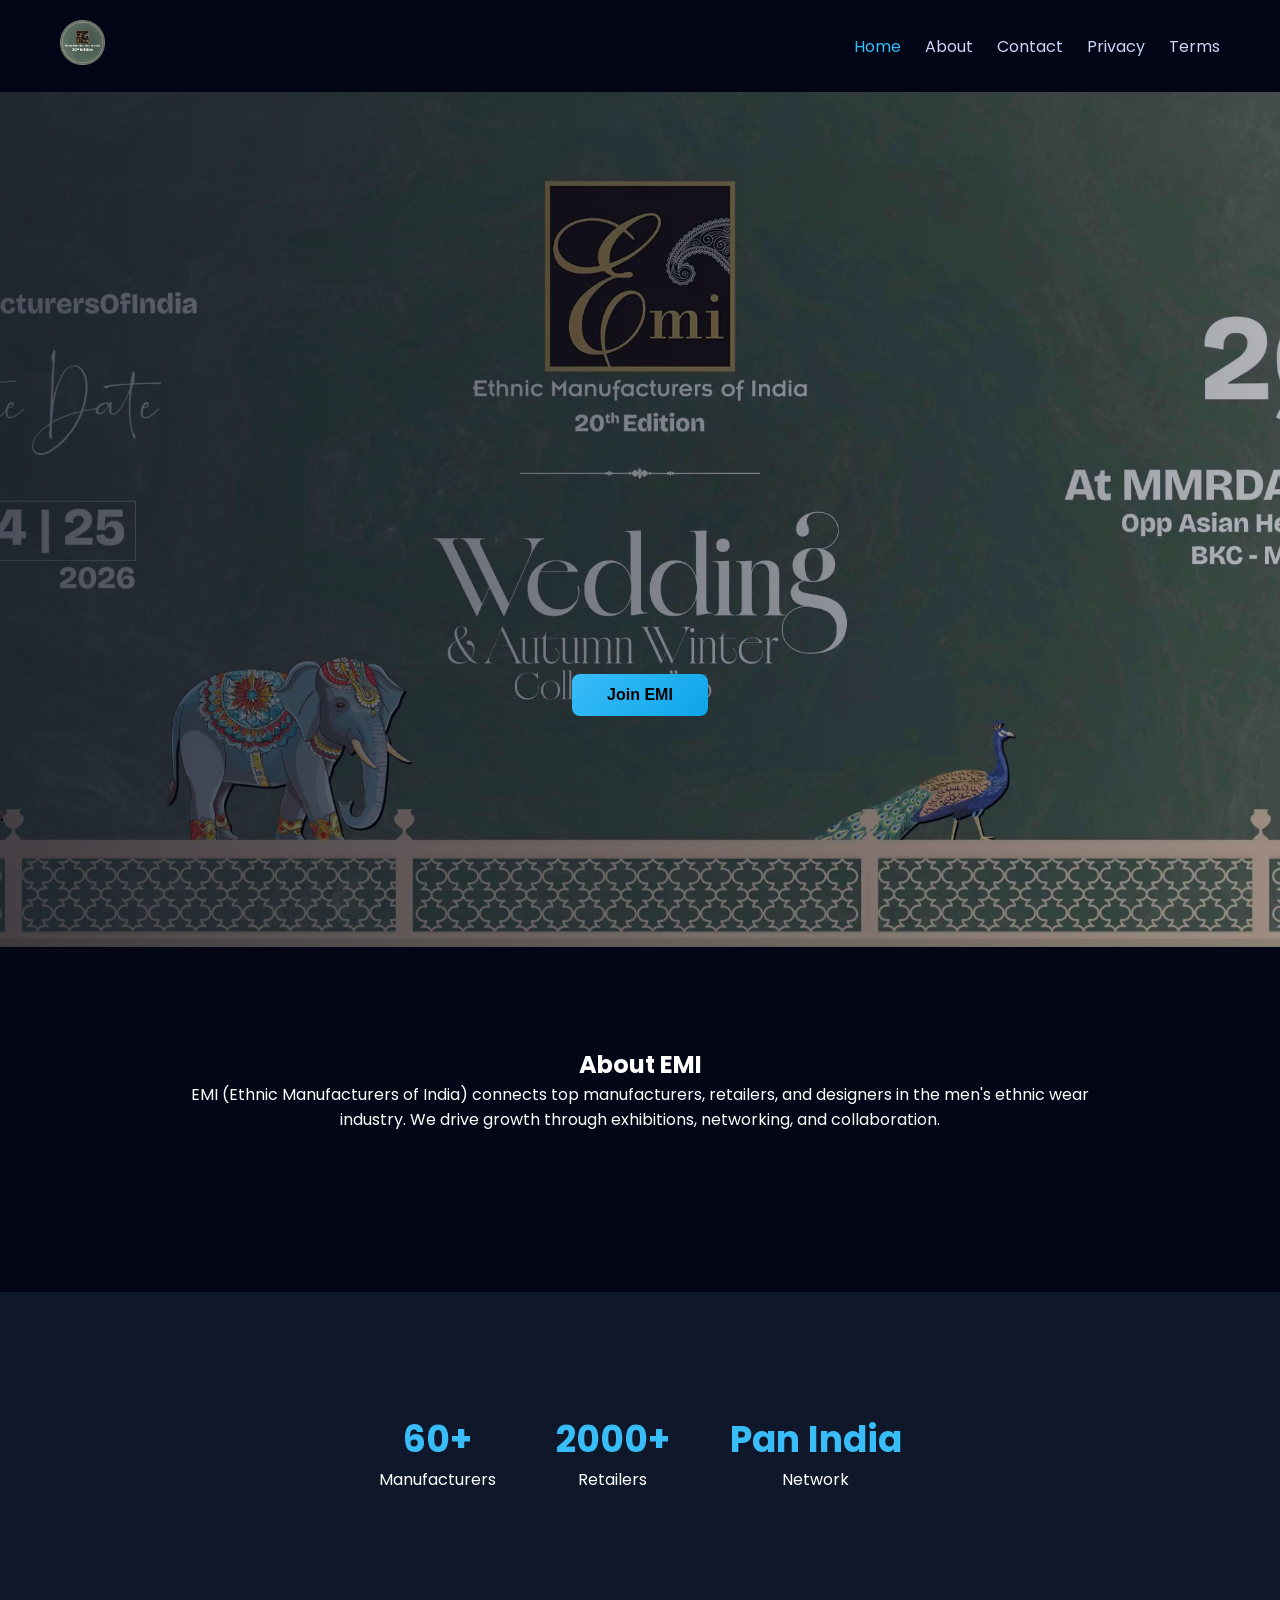
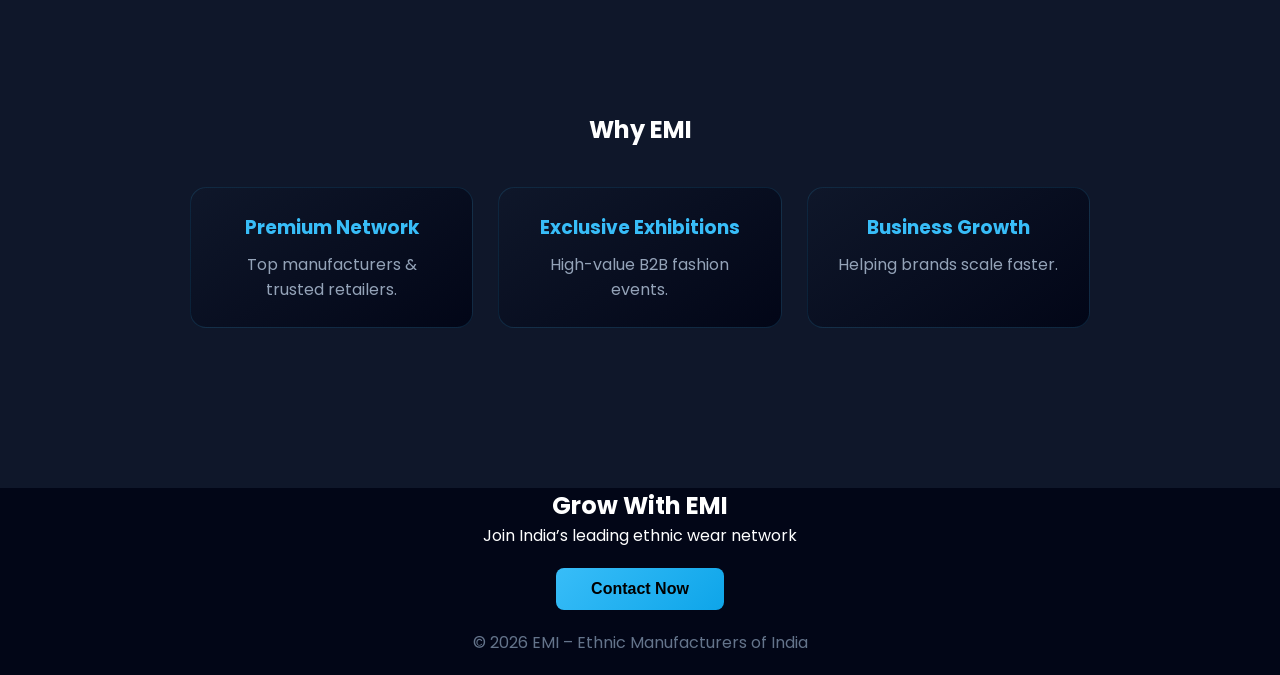
==== commit 7f0bb425: "Update index.html" ====
--- a/index.html
+++ b/index.html
@@ -91,7 +91,7 @@
 </section>
 
 <footer>
-   <p>© 2026 EMI – Ethnic Manufacturers of India | EMI MUMBAI BY SANGHVI AGENCY 24AGGPS5586F1Z2</p>
+   <p>© 2026 EMI – Ethnic Manufacturers of India </p>
 </footer>
 
 </body>
